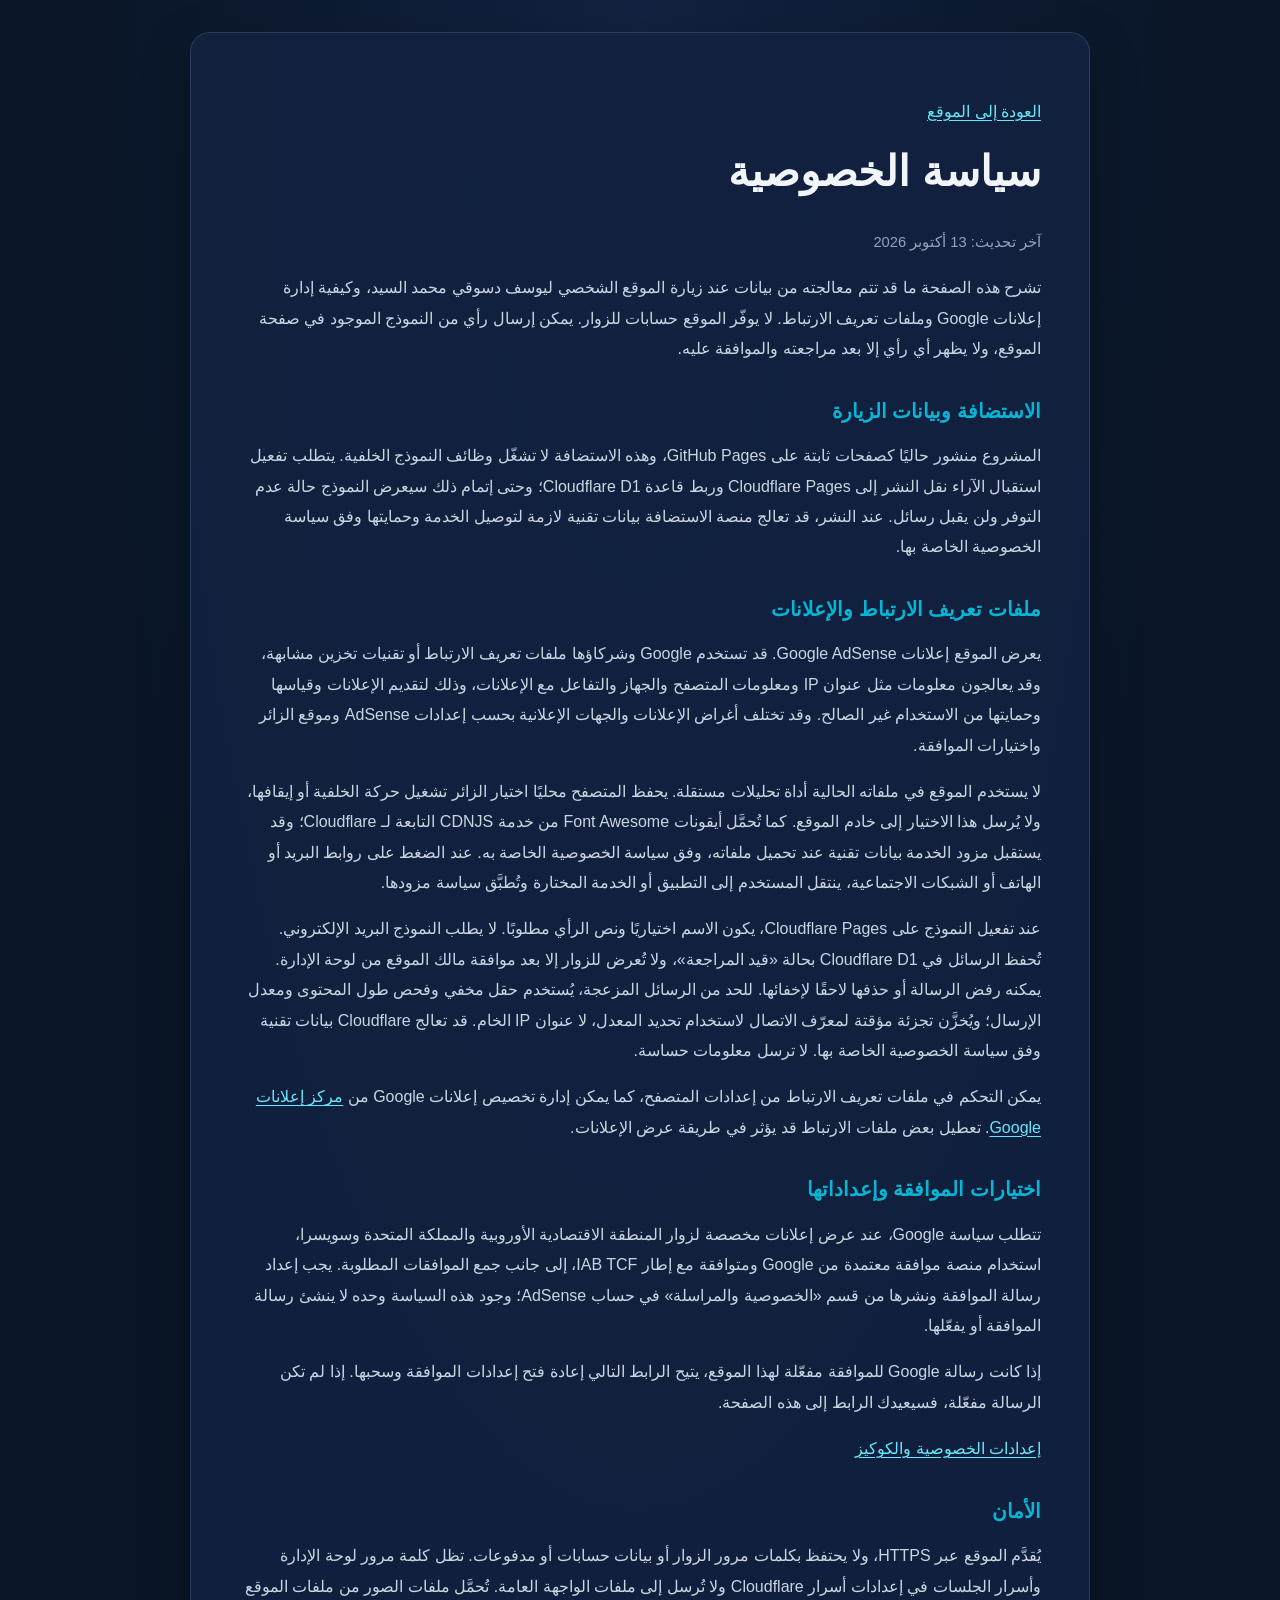
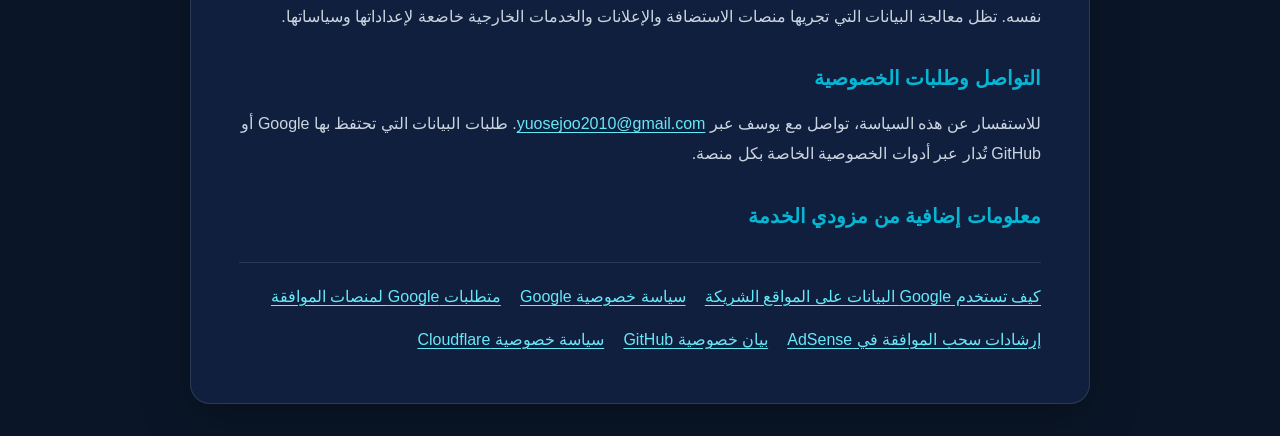
==== privacy.html @ ef535474 "Add files via upload" ====
<!DOCTYPE html>
<html lang="ar" dir="rtl">
<head>
  <meta charset="UTF-8">
  <meta name="viewport" content="width=device-width, initial-scale=1.0">
  <meta name="referrer" content="strict-origin-when-cross-origin">
  <meta name="robots" content="index, follow">
  <meta name="description" content="سياسة الخصوصية وملفات تعريف الارتباط لموقع يوسف دسوقي محمد السيد.">
  <meta name="theme-color" content="#0a1628">
  <link rel="canonical" href="https://yuosejoo2010-sys.github.io/yusufdessouky.github.io/privacy.html">
  <title>سياسة الخصوصية | يوسف دسوقي محمد السيد</title>
  <style>
    :root { color-scheme: dark; --bg: #0a1628; --card: #122240; --text: #f1f5f9; --muted: #cbd5e1; --accent: #06b6d4; }
    * { box-sizing: border-box; }
    body { margin: 0; min-height: 100vh; padding: 2rem 1rem; background: radial-gradient(ellipse at top, #122240 0, var(--bg) 60%); color: var(--text); font-family: "Segoe UI", Tahoma, Arial, sans-serif; line-height: 1.9; }
    main { width: min(900px, 100%); margin: 0 auto; padding: clamp(1.25rem, 4vw, 3rem); background: rgb(18 34 64 / 88%); border: 1px solid rgb(148 163 184 / 20%); border-radius: 20px; box-shadow: 0 18px 50px rgb(0 0 0 / 28%); }
    h1, h2 { line-height: 1.4; }
    h1 { margin-top: 0; font-size: clamp(1.8rem, 5vw, 2.6rem); }
    h2 { margin-top: 2rem; font-size: 1.25rem; color: var(--accent); }
    p, li { color: var(--muted); }
    a { color: #67e8f9; text-underline-offset: 3px; }
    a:focus-visible { outline: 2px solid var(--accent); outline-offset: 4px; border-radius: 3px; }
    .updated { color: #94a3b8; font-size: 0.92rem; }
    .links { display: flex; flex-wrap: wrap; gap: 0.8rem 1.2rem; margin-top: 2rem; padding-top: 1.2rem; border-top: 1px solid rgb(148 163 184 / 20%); }
  </style>
</head>
<body>
  <main>
    <p><a href="./index.html">العودة إلى الموقع</a></p>
    <h1>سياسة الخصوصية</h1>
    <p class="updated">آخر تحديث: 13 أكتوبر 2026</p>
    <p>تشرح هذه الصفحة ما قد تتم معالجته من بيانات عند زيارة الموقع الشخصي ليوسف دسوقي محمد السيد، وكيفية إدارة إعلانات Google وملفات تعريف الارتباط. لا يوفّر الموقع حسابات للزوار. يمكن إرسال رأي من النموذج الموجود في صفحة الموقع، ولا يظهر أي رأي إلا بعد مراجعته والموافقة عليه.</p>

    <h2>الاستضافة وبيانات الزيارة</h2>
    <p>المشروع منشور حاليًا كصفحات ثابتة على GitHub Pages، وهذه الاستضافة لا تشغّل وظائف النموذج الخلفية. يتطلب تفعيل استقبال الآراء نقل النشر إلى Cloudflare Pages وربط قاعدة Cloudflare D1؛ وحتى إتمام ذلك سيعرض النموذج حالة عدم التوفر ولن يقبل رسائل. عند النشر، قد تعالج منصة الاستضافة بيانات تقنية لازمة لتوصيل الخدمة وحمايتها وفق سياسة الخصوصية الخاصة بها.</p>

    <h2>ملفات تعريف الارتباط والإعلانات</h2>
    <p id="cookies">يعرض الموقع إعلانات Google AdSense. قد تستخدم Google وشركاؤها ملفات تعريف الارتباط أو تقنيات تخزين مشابهة، وقد يعالجون معلومات مثل عنوان IP ومعلومات المتصفح والجهاز والتفاعل مع الإعلانات، وذلك لتقديم الإعلانات وقياسها وحمايتها من الاستخدام غير الصالح. وقد تختلف أغراض الإعلانات والجهات الإعلانية بحسب إعدادات AdSense وموقع الزائر واختيارات الموافقة.</p>
    <p>لا يستخدم الموقع في ملفاته الحالية أداة تحليلات مستقلة. يحفظ المتصفح محليًا اختيار الزائر تشغيل حركة الخلفية أو إيقافها، ولا يُرسل هذا الاختيار إلى خادم الموقع. كما تُحمَّل أيقونات Font Awesome من خدمة CDNJS التابعة لـ Cloudflare؛ وقد يستقبل مزود الخدمة بيانات تقنية عند تحميل ملفاته، وفق سياسة الخصوصية الخاصة به. عند الضغط على روابط البريد أو الهاتف أو الشبكات الاجتماعية، ينتقل المستخدم إلى التطبيق أو الخدمة المختارة وتُطبَّق سياسة مزودها.</p>
    <p>عند تفعيل النموذج على Cloudflare Pages، يكون الاسم اختياريًا ونص الرأي مطلوبًا. لا يطلب النموذج البريد الإلكتروني. تُحفظ الرسائل في Cloudflare D1 بحالة «قيد المراجعة»، ولا تُعرض للزوار إلا بعد موافقة مالك الموقع من لوحة الإدارة. يمكنه رفض الرسالة أو حذفها لاحقًا لإخفائها. للحد من الرسائل المزعجة، يُستخدم حقل مخفي وفحص طول المحتوى ومعدل الإرسال؛ ويُخزَّن تجزئة مؤقتة لمعرّف الاتصال لاستخدام تحديد المعدل، لا عنوان IP الخام. قد تعالج Cloudflare بيانات تقنية وفق سياسة الخصوصية الخاصة بها. لا ترسل معلومات حساسة.</p>
    <p>يمكن التحكم في ملفات تعريف الارتباط من إعدادات المتصفح، كما يمكن إدارة تخصيص إعلانات Google من <a href="https://myadcenter.google.com/?hl=ar" target="_blank" rel="noopener noreferrer">مركز إعلانات Google</a>. تعطيل بعض ملفات الارتباط قد يؤثر في طريقة عرض الإعلانات.</p>

    <h2>اختيارات الموافقة وإعداداتها</h2>
    <p>تتطلب سياسة Google، عند عرض إعلانات مخصصة لزوار المنطقة الاقتصادية الأوروبية والمملكة المتحدة وسويسرا، استخدام منصة موافقة معتمدة من Google ومتوافقة مع إطار IAB TCF، إلى جانب جمع الموافقات المطلوبة. يجب إعداد رسالة الموافقة ونشرها من قسم «الخصوصية والمراسلة» في حساب AdSense؛ وجود هذه السياسة وحده لا ينشئ رسالة الموافقة أو يفعّلها.</p>
    <p>إذا كانت رسالة Google للموافقة مفعّلة لهذا الموقع، يتيح الرابط التالي إعادة فتح إعدادات الموافقة وسحبها. إذا لم تكن الرسالة مفعّلة، فسيعيدك الرابط إلى هذه الصفحة.</p>
    <p><a href="#cookies" onclick="return openPrivacySettings(event)">إعدادات الخصوصية والكوكيز</a></p>

    <h2>الأمان</h2>
    <p>يُقدَّم الموقع عبر HTTPS، ولا يحتفظ بكلمات مرور الزوار أو بيانات حسابات أو مدفوعات. تظل كلمة مرور لوحة الإدارة وأسرار الجلسات في إعدادات أسرار Cloudflare ولا تُرسل إلى ملفات الواجهة العامة. تُحمَّل ملفات الصور من ملفات الموقع نفسه. تظل معالجة البيانات التي تجريها منصات الاستضافة والإعلانات والخدمات الخارجية خاضعة لإعداداتها وسياساتها.</p>

    <h2>التواصل وطلبات الخصوصية</h2>
    <p>للاستفسار عن هذه السياسة، تواصل مع يوسف عبر <a href="mailto:yuosejoo2010@gmail.com">yuosejoo2010@gmail.com</a>. طلبات البيانات التي تحتفظ بها Google أو GitHub تُدار عبر أدوات الخصوصية الخاصة بكل منصة.</p>

    <h2>معلومات إضافية من مزودي الخدمة</h2>
    <div class="links">
      <a href="https://policies.google.com/technologies/partner-sites?hl=ar" target="_blank" rel="noopener noreferrer">كيف تستخدم Google البيانات على المواقع الشريكة</a>
      <a href="https://policies.google.com/privacy?hl=ar" target="_blank" rel="noopener noreferrer">سياسة خصوصية Google</a>
      <a href="https://support.google.com/adsense/answer/13554116?hl=ar" target="_blank" rel="noopener noreferrer">متطلبات Google لمنصات الموافقة</a>
      <a href="https://support.google.com/adsense/answer/10959060?hl=ar" target="_blank" rel="noopener noreferrer">إرشادات سحب الموافقة في AdSense</a>
      <a href="https://docs.github.com/en/site-policy/privacy-policies/github-privacy-statement" target="_blank" rel="noopener noreferrer">بيان خصوصية GitHub</a>
      <a href="https://www.cloudflare.com/privacypolicy/" target="_blank" rel="noopener noreferrer">سياسة خصوصية Cloudflare</a>
    </div>
  </main>
  <script>
    function openPrivacySettings(event) {
      const googlefc = window.googlefc;
      if (googlefc && googlefc.callbackQueue && googlefc.showRevocationMessage) {
        event.preventDefault();
        googlefc.callbackQueue.push(googlefc.showRevocationMessage);
      }
    }
  </script>
</body>
</html>
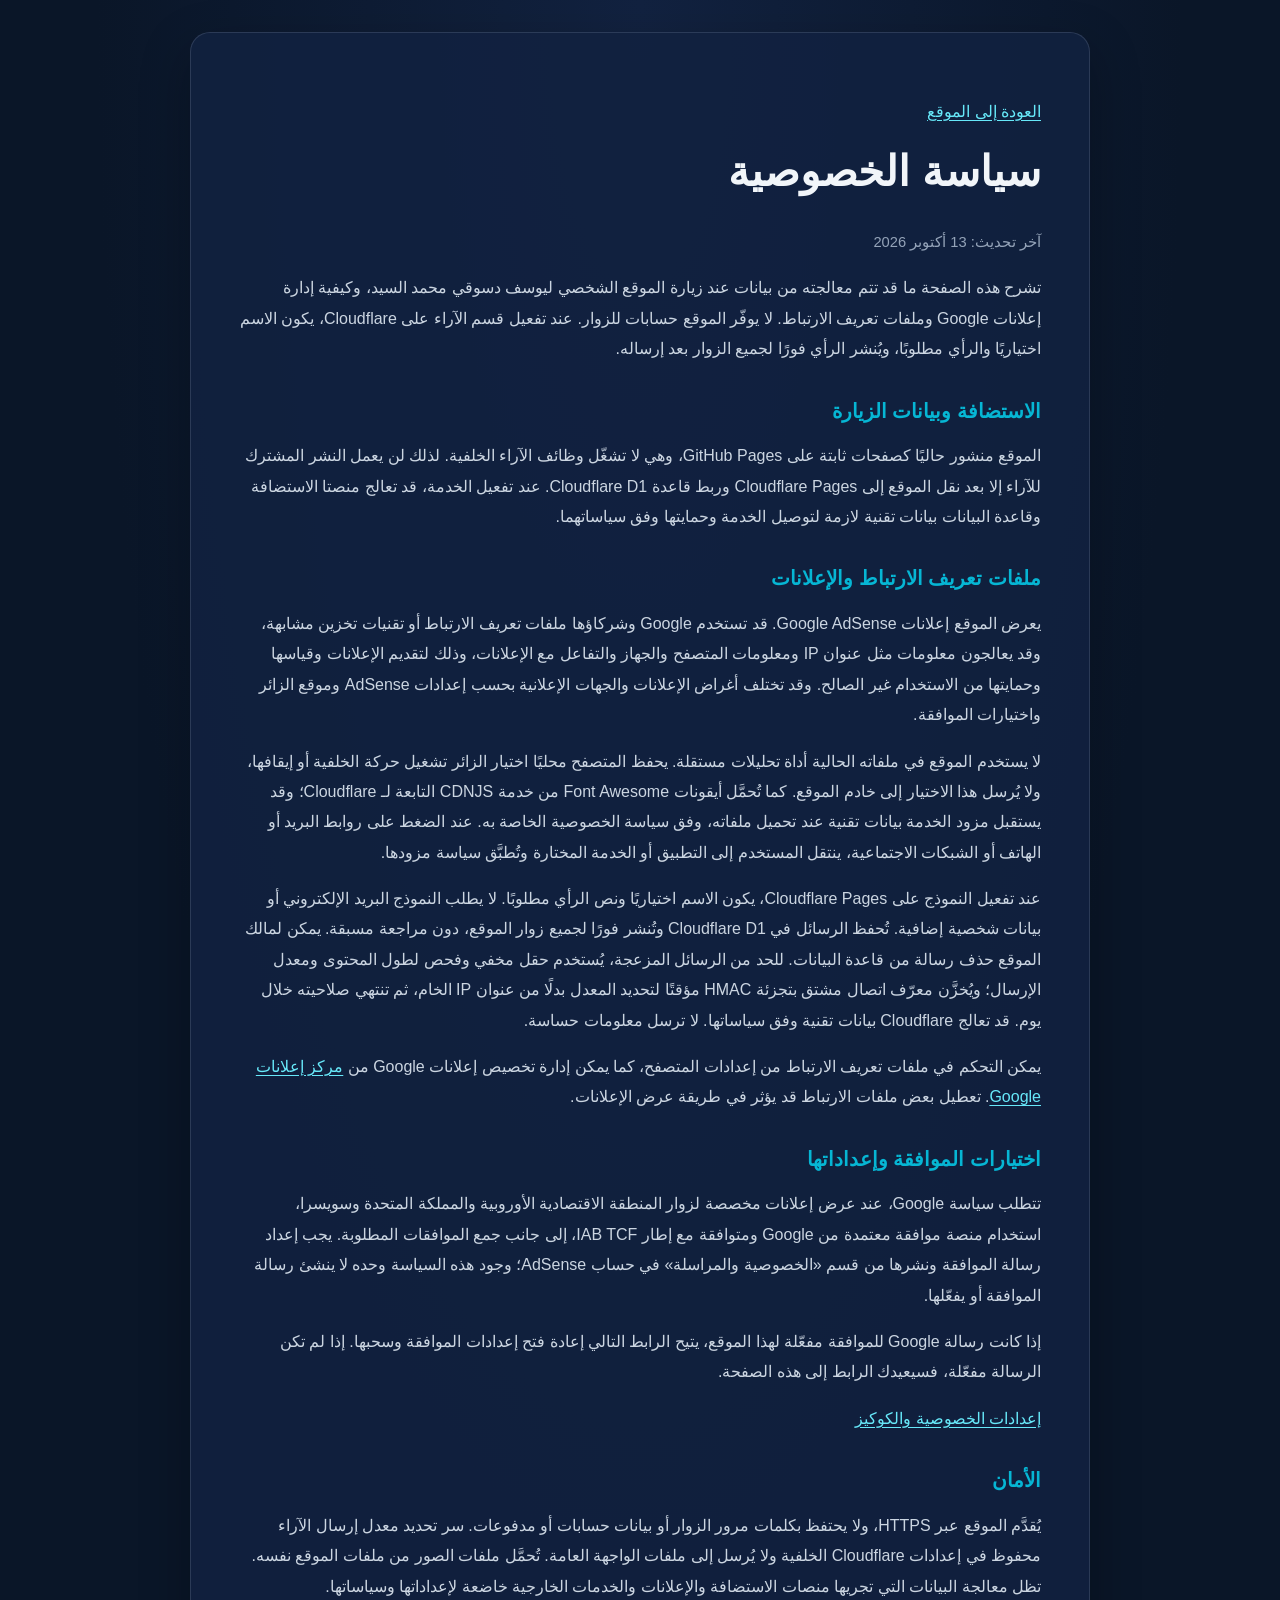
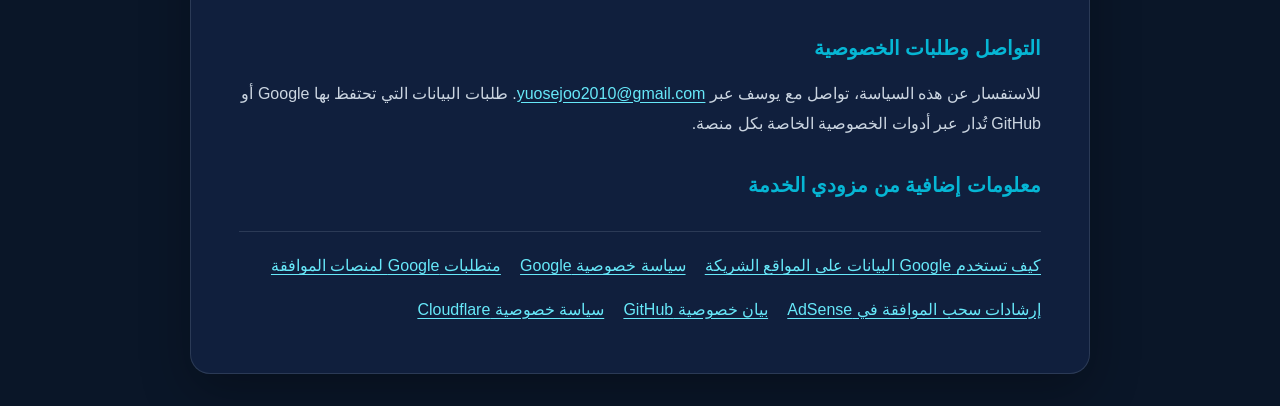
==== commit 2e870f84: "Add files via upload" ====
--- a/privacy.html
+++ b/privacy.html
@@ -29,15 +29,15 @@
     <p><a href="./index.html">العودة إلى الموقع</a></p>
     <h1>سياسة الخصوصية</h1>
     <p class="updated">آخر تحديث: 13 أكتوبر 2026</p>
-    <p>تشرح هذه الصفحة ما قد تتم معالجته من بيانات عند زيارة الموقع الشخصي ليوسف دسوقي محمد السيد، وكيفية إدارة إعلانات Google وملفات تعريف الارتباط. لا يوفّر الموقع حسابات للزوار. يمكن إرسال رأي من النموذج الموجود في صفحة الموقع، ولا يظهر أي رأي إلا بعد مراجعته والموافقة عليه.</p>
+    <p>تشرح هذه الصفحة ما قد تتم معالجته من بيانات عند زيارة الموقع الشخصي ليوسف دسوقي محمد السيد، وكيفية إدارة إعلانات Google وملفات تعريف الارتباط. لا يوفّر الموقع حسابات للزوار. عند تفعيل قسم الآراء على Cloudflare، يكون الاسم اختياريًا والرأي مطلوبًا، ويُنشر الرأي فورًا لجميع الزوار بعد إرساله.</p>
 
     <h2>الاستضافة وبيانات الزيارة</h2>
-    <p>المشروع منشور حاليًا كصفحات ثابتة على GitHub Pages، وهذه الاستضافة لا تشغّل وظائف النموذج الخلفية. يتطلب تفعيل استقبال الآراء نقل النشر إلى Cloudflare Pages وربط قاعدة Cloudflare D1؛ وحتى إتمام ذلك سيعرض النموذج حالة عدم التوفر ولن يقبل رسائل. عند النشر، قد تعالج منصة الاستضافة بيانات تقنية لازمة لتوصيل الخدمة وحمايتها وفق سياسة الخصوصية الخاصة بها.</p>
+    <p>الموقع منشور حاليًا كصفحات ثابتة على GitHub Pages، وهي لا تشغّل وظائف الآراء الخلفية. لذلك لن يعمل النشر المشترك للآراء إلا بعد نقل الموقع إلى Cloudflare Pages وربط قاعدة Cloudflare D1. عند تفعيل الخدمة، قد تعالج منصتا الاستضافة وقاعدة البيانات بيانات تقنية لازمة لتوصيل الخدمة وحمايتها وفق سياساتهما.</p>
 
     <h2>ملفات تعريف الارتباط والإعلانات</h2>
     <p id="cookies">يعرض الموقع إعلانات Google AdSense. قد تستخدم Google وشركاؤها ملفات تعريف الارتباط أو تقنيات تخزين مشابهة، وقد يعالجون معلومات مثل عنوان IP ومعلومات المتصفح والجهاز والتفاعل مع الإعلانات، وذلك لتقديم الإعلانات وقياسها وحمايتها من الاستخدام غير الصالح. وقد تختلف أغراض الإعلانات والجهات الإعلانية بحسب إعدادات AdSense وموقع الزائر واختيارات الموافقة.</p>
     <p>لا يستخدم الموقع في ملفاته الحالية أداة تحليلات مستقلة. يحفظ المتصفح محليًا اختيار الزائر تشغيل حركة الخلفية أو إيقافها، ولا يُرسل هذا الاختيار إلى خادم الموقع. كما تُحمَّل أيقونات Font Awesome من خدمة CDNJS التابعة لـ Cloudflare؛ وقد يستقبل مزود الخدمة بيانات تقنية عند تحميل ملفاته، وفق سياسة الخصوصية الخاصة به. عند الضغط على روابط البريد أو الهاتف أو الشبكات الاجتماعية، ينتقل المستخدم إلى التطبيق أو الخدمة المختارة وتُطبَّق سياسة مزودها.</p>
-    <p>عند تفعيل النموذج على Cloudflare Pages، يكون الاسم اختياريًا ونص الرأي مطلوبًا. لا يطلب النموذج البريد الإلكتروني. تُحفظ الرسائل في Cloudflare D1 بحالة «قيد المراجعة»، ولا تُعرض للزوار إلا بعد موافقة مالك الموقع من لوحة الإدارة. يمكنه رفض الرسالة أو حذفها لاحقًا لإخفائها. للحد من الرسائل المزعجة، يُستخدم حقل مخفي وفحص طول المحتوى ومعدل الإرسال؛ ويُخزَّن تجزئة مؤقتة لمعرّف الاتصال لاستخدام تحديد المعدل، لا عنوان IP الخام. قد تعالج Cloudflare بيانات تقنية وفق سياسة الخصوصية الخاصة بها. لا ترسل معلومات حساسة.</p>
+    <p>عند تفعيل النموذج على Cloudflare Pages، يكون الاسم اختياريًا ونص الرأي مطلوبًا. لا يطلب النموذج البريد الإلكتروني أو بيانات شخصية إضافية. تُحفظ الرسائل في Cloudflare D1 وتُنشر فورًا لجميع زوار الموقع، دون مراجعة مسبقة. يمكن لمالك الموقع حذف رسالة من قاعدة البيانات. للحد من الرسائل المزعجة، يُستخدم حقل مخفي وفحص لطول المحتوى ومعدل الإرسال؛ ويُخزَّن معرّف اتصال مشتق بتجزئة HMAC مؤقتًا لتحديد المعدل بدلًا من عنوان IP الخام، ثم تنتهي صلاحيته خلال يوم. قد تعالج Cloudflare بيانات تقنية وفق سياساتها. لا ترسل معلومات حساسة.</p>
     <p>يمكن التحكم في ملفات تعريف الارتباط من إعدادات المتصفح، كما يمكن إدارة تخصيص إعلانات Google من <a href="https://myadcenter.google.com/?hl=ar" target="_blank" rel="noopener noreferrer">مركز إعلانات Google</a>. تعطيل بعض ملفات الارتباط قد يؤثر في طريقة عرض الإعلانات.</p>
 
     <h2>اختيارات الموافقة وإعداداتها</h2>
@@ -46,7 +46,7 @@
     <p><a href="#cookies" onclick="return openPrivacySettings(event)">إعدادات الخصوصية والكوكيز</a></p>
 
     <h2>الأمان</h2>
-    <p>يُقدَّم الموقع عبر HTTPS، ولا يحتفظ بكلمات مرور الزوار أو بيانات حسابات أو مدفوعات. تظل كلمة مرور لوحة الإدارة وأسرار الجلسات في إعدادات أسرار Cloudflare ولا تُرسل إلى ملفات الواجهة العامة. تُحمَّل ملفات الصور من ملفات الموقع نفسه. تظل معالجة البيانات التي تجريها منصات الاستضافة والإعلانات والخدمات الخارجية خاضعة لإعداداتها وسياساتها.</p>
+    <p>يُقدَّم الموقع عبر HTTPS، ولا يحتفظ بكلمات مرور الزوار أو بيانات حسابات أو مدفوعات. سر تحديد معدل إرسال الآراء محفوظ في إعدادات Cloudflare الخلفية ولا يُرسل إلى ملفات الواجهة العامة. تُحمَّل ملفات الصور من ملفات الموقع نفسه. تظل معالجة البيانات التي تجريها منصات الاستضافة والإعلانات والخدمات الخارجية خاضعة لإعداداتها وسياساتها.</p>
 
     <h2>التواصل وطلبات الخصوصية</h2>
     <p>للاستفسار عن هذه السياسة، تواصل مع يوسف عبر <a href="mailto:yuosejoo2010@gmail.com">yuosejoo2010@gmail.com</a>. طلبات البيانات التي تحتفظ بها Google أو GitHub تُدار عبر أدوات الخصوصية الخاصة بكل منصة.</p>
